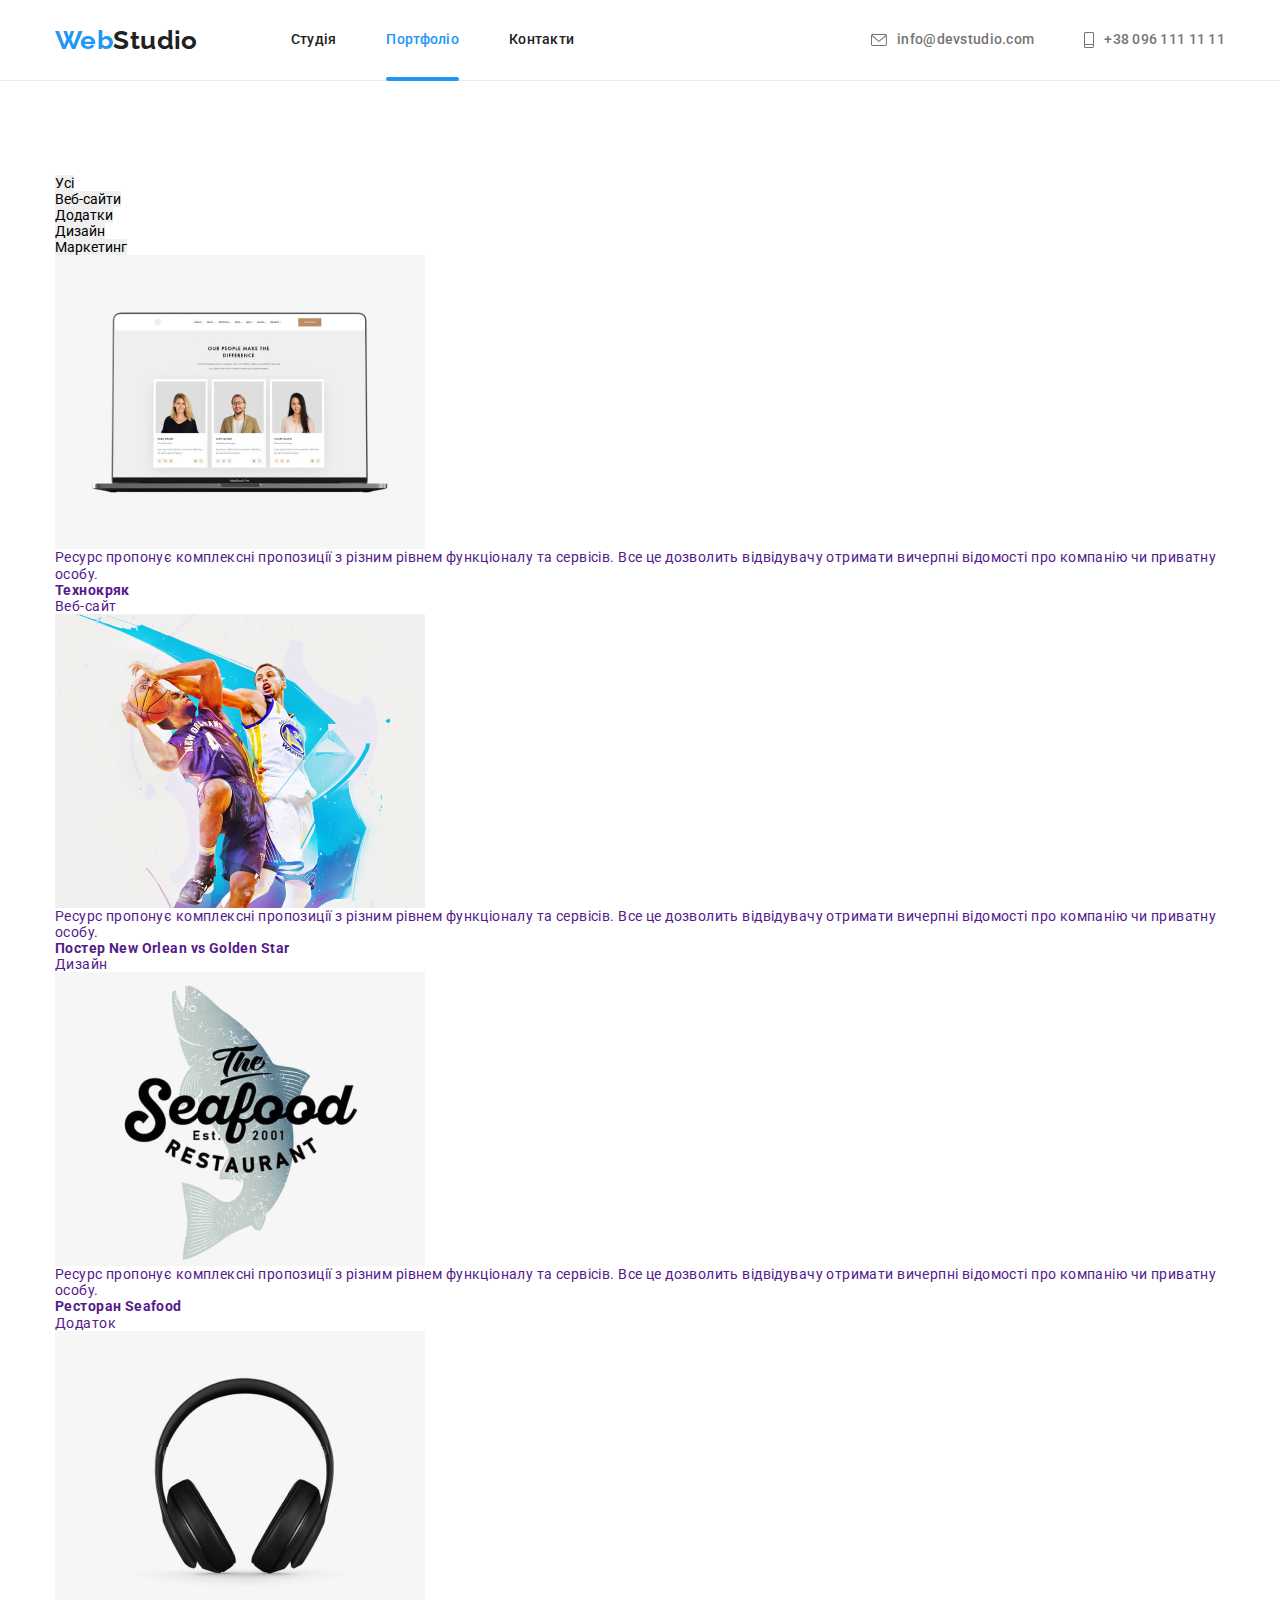
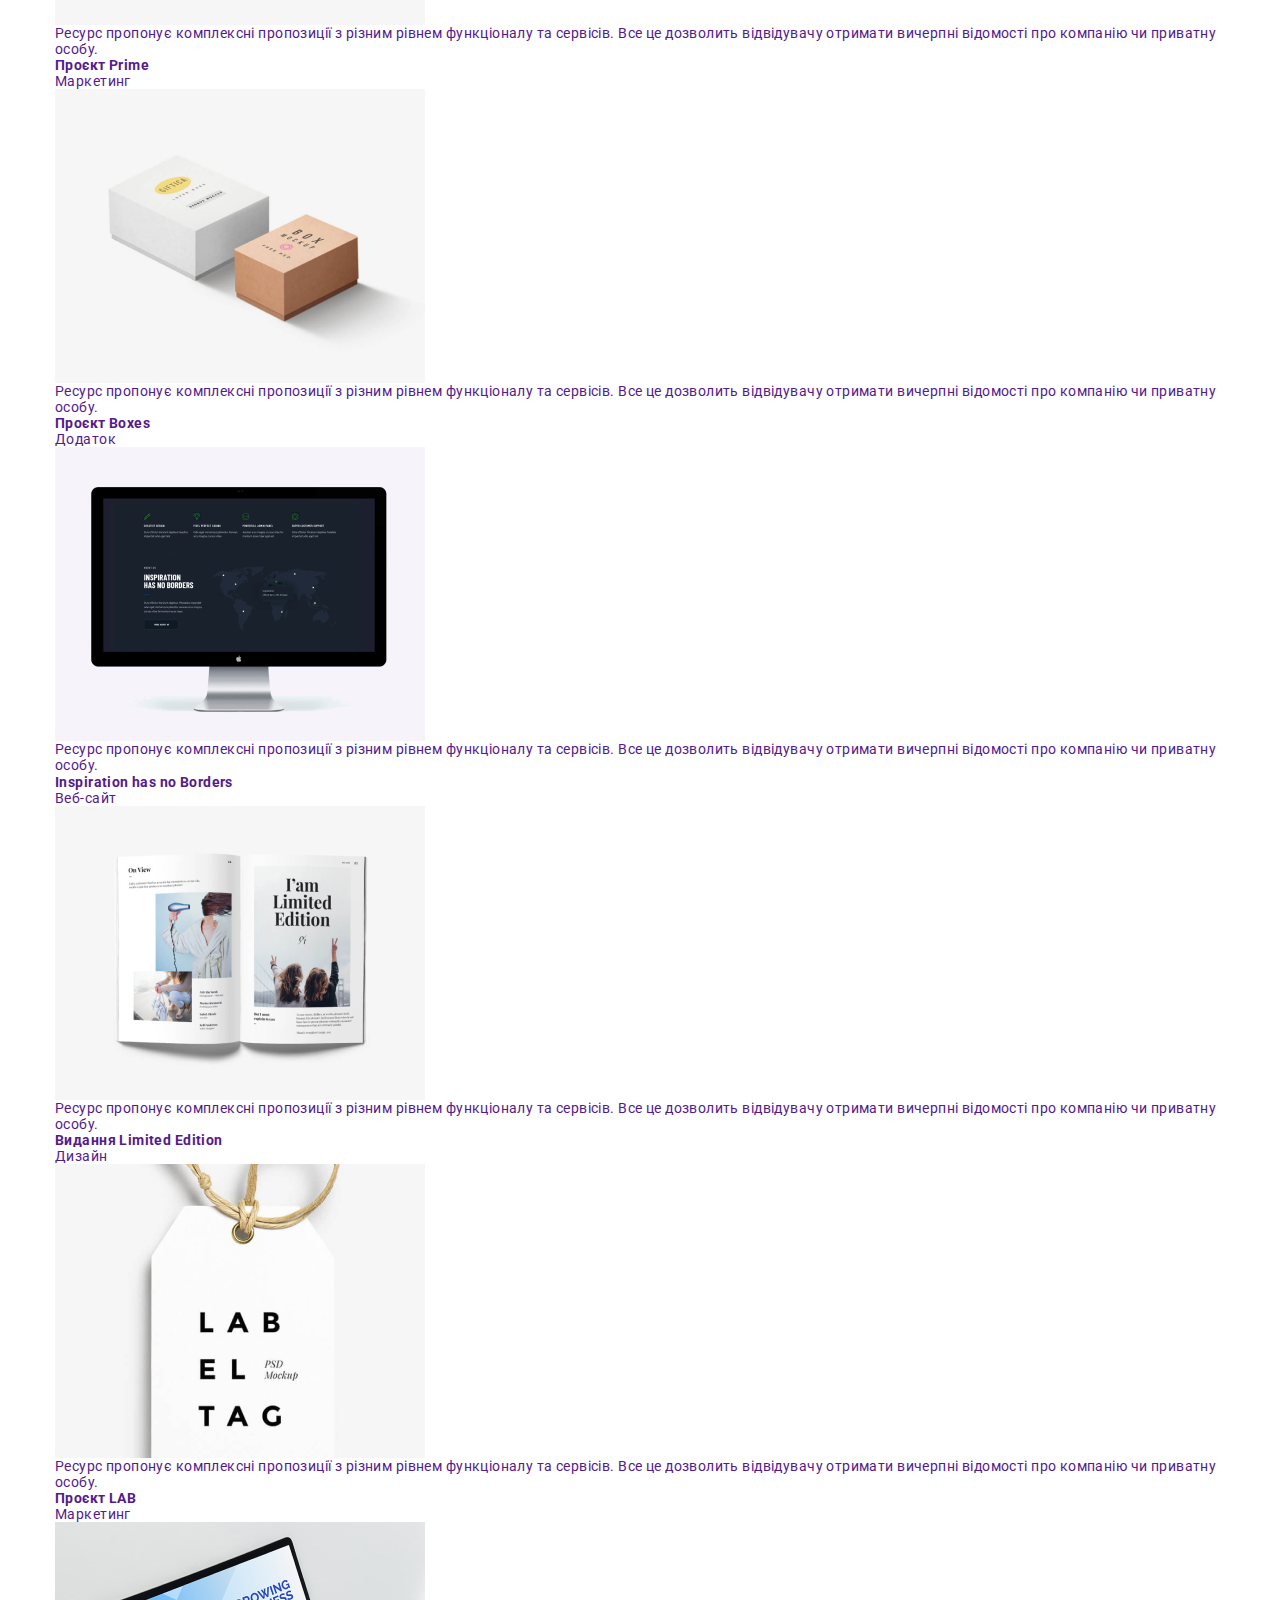
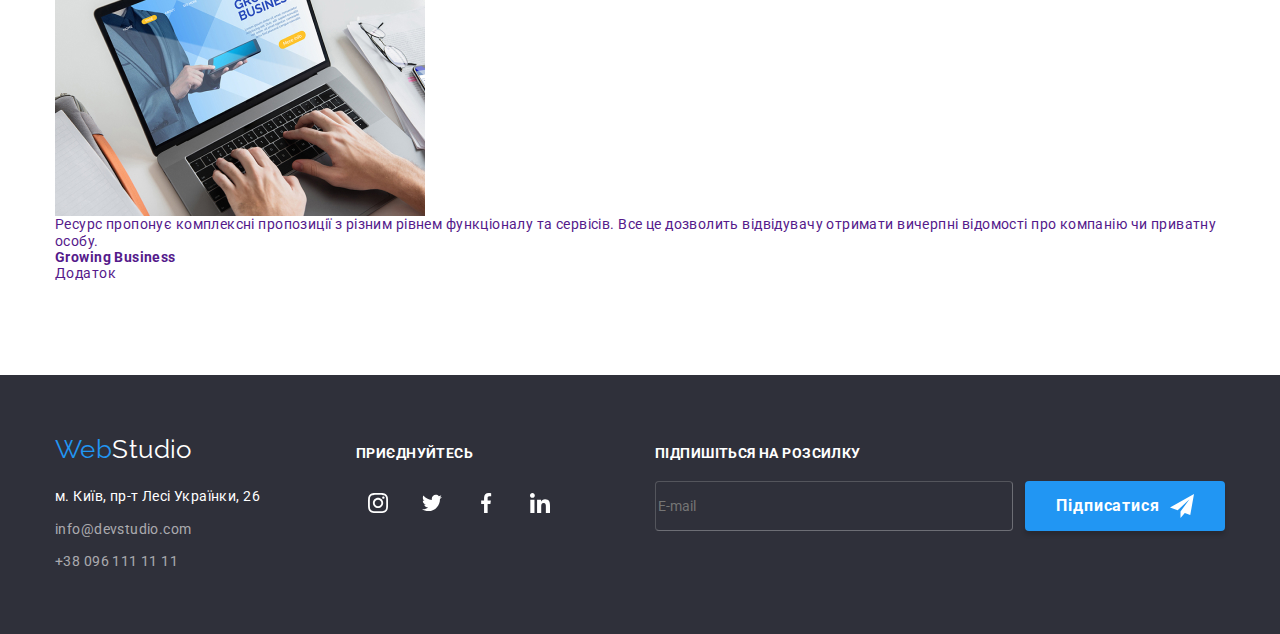
==== portfolio.html @ 38e4e8e2 "sass & bem" ====
<!DOCTYPE html>
<html lang="uk">
  <head>
    <meta charset="UTF-8" />
    <meta http-equiv="X-UA-Compatible" content="IE=edge" />
    <meta name="viewport" content="width=device-width, initial-scale=1.0" />
    <title>Document</title>
    <link rel="preconnect" href="https://fonts.googleapis.com" />
    <link rel="preconnect" href="https://fonts.gstatic.com" crossorigin />
    <link
      href="https://fonts.googleapis.com/css2?family=Raleway:wght@700&family=Roboto:wght@400;500;700;900&display=swap"
      rel="stylesheet"
    />
    <link
      rel="stylesheet"
      href="https://cdnjs.cloudflare.com/ajax/libs/modern-normalize/1.1.0/modern-normalize.min.css"
    />
    <link rel="stylesheet" href="./css/main.min.css" />
    <link rel="stylesheet" href="./css/styles.css" />
  </head>
  <body>
    <!--шапка сайта-->
    <header class="header">
      <div class="container header-container">
        <nav class="header-nav">
          <a href="/" class="header-logo link">
            <span class="logo" lang="en">Web</span>Studio</a
          >
          <ul class="site-nav">
            <li class="contact-list">
              <a href="./index.html" class="link-color">Студія</a>
            </li>
            <li class="contact-list">
              <a href="/" target="_self" class="link-color current"
                >Портфоліо</a
              >
            </li>
            <li class="contact-list">
              <a href="" class="link-color">Контакти</a>
            </li>
          </ul>
        </nav>
        <ul class="contact-nav">
          <li class="contact-nav-list">
            <a class="contact-nav-link" href="mailto:info@devstudio.com"
              ><svg class="icon" width="16" height="12">
                <use href="./images/icon.svg#icon-mail"></use></svg
              >info@devstudio.com</a
            >
          </li>
          <li class="contact-nav-list">
            <a class="contact-nav-link" href="tel:+380961111111"
              ><svg class="icon" width="10" height="16">
                <use href="./images/icon.svg#icon-phone"></use></svg
              >+38 096 111 11 11</a
            >
          </li>
        </ul>
      </div>
    </header>


    <main>
      <!--Герой-->
      <section class="section portfolio">
        <div class="container">
          <h1 hidden class="visually-hidden">Портфоліо</h1>
          <ul class="filter-list">
            <li class="filter-item">
              <button class="filter-button active" type="button">Усі</button>
            </li>
            <li class="filter-item">
              <button class="filter-button" type="button">Веб-сайти</button>
            </li>
            <li class="filter-item">
              <button class="filter-button" type="button">Додатки</button>
            </li>
            <li class="filter-item">
              <button class="filter-button" type="button">Дизайн</button>
            </li>
            <li class="filter-item">
              <button class="filter-button" type="button">Маркетинг</button>
            </li>
          </ul>

          <ul class="flex-card">
            <li class="element-card">
              <a href="" class="element-link">
                <div class="wrap">
                  <img
                    src="./images/works/one.jpg"
                    alt="website-techno"
                    width="370"
                    height="294"
                  />
                  <p class="wrap-text">
                    Ресурс пропонує комплексні пропозиції з різним рівнем
                    функціоналу та сервісів. Все це дозволить відвідувачу
                    отримати вичерпні відомості про компанію чи приватну особу.
                  </p>
                </div>
                <div class="info">
                  <h2 class="title-project">Технокряк</h2>
                  <p class="kind-project">Веб-сайт</p>
                </div>
              </a>
            </li>
            <li class="element-card">
              <a href="" class="element-link">
                <div class="wrap">
                  <img
                    src="./images/works/two.jpg"
                    alt="poster-design"
                    width="370"
                    height="294"
                  />
                  <p class="wrap-text">
                    Ресурс пропонує комплексні пропозиції з різним рівнем
                    функціоналу та сервісів. Все це дозволить відвідувачу
                    отримати вичерпні відомості про компанію чи приватну особу.
                  </p>
                </div>
                <div class="info">
                  <h2 class="title-project">
                    Постер New Orlean vs Golden Star
                  </h2>
                  <p class="kind-project">Дизайн</p>
                </div>
              </a>
            </li>
            <li class="element-card">
              <a href="" class="element-link">
                <div class="wrap">
                  <img
                    src="./images/works/three.jpg"
                    alt="seafood-application"
                    width="370"
                    height="294"
                  />
                  <p class="wrap-text">
                    Ресурс пропонує комплексні пропозиції з різним рівнем
                    функціоналу та сервісів. Все це дозволить відвідувачу
                    отримати вичерпні відомості про компанію чи приватну особу.
                  </p>
                </div>
                <div class="info">
                  <h2 class="title-project">Ресторан Seafood</h2>
                  <p class="kind-project">Додаток</p>
                </div>
              </a>
            </li>
            <li class="element-card">
              <a href="" class="element-link">
                <div class="wrap">
                  <img
                    src="./images/works/four.jpg"
                    alt="project-prime"
                    width="370"
                    height="294"
                  />
                  <p class="wrap-text">
                    Ресурс пропонує комплексні пропозиції з різним рівнем
                    функціоналу та сервісів. Все це дозволить відвідувачу
                    отримати вичерпні відомості про компанію чи приватну особу.
                  </p>
                </div>
                <div class="info">
                  <h2 class="title-project">Проєкт Prime</h2>
                  <p class="kind-project">Маркетинг</p>
                </div>
              </a>
            </li>
            <li class="element-card">
              <a href="" class="element-link">
                <div class="wrap">
                  <img
                    src="./images/works/five.jpg"
                    alt="project-boxes"
                    width="370"
                    height="294"
                  />
                  <p class="wrap-text">
                    Ресурс пропонує комплексні пропозиції з різним рівнем
                    функціоналу та сервісів. Все це дозволить відвідувачу
                    отримати вичерпні відомості про компанію чи приватну особу.
                  </p>
                </div>
                <div class="info">
                  <h2 class="title-project">Проєкт Boxes</h2>
                  <p class="kind-project">Додаток</p>
                </div>
              </a>
            </li>
            <li class="element-card">
              <a href="" class="element-link">
                <div class="wrap">
                  <img
                    src="./images/works/six.jpg"
                    alt="website-noborders"
                    width="370"
                    height="294"
                  />
                  <p class="wrap-text">
                    Ресурс пропонує комплексні пропозиції з різним рівнем
                    функціоналу та сервісів. Все це дозволить відвідувачу
                    отримати вичерпні відомості про компанію чи приватну особу.
                  </p>
                </div>
                <div class="info">
                  <h2 class="title-project">Inspiration has no Borders</h2>
                  <p class="kind-project">Веб-сайт</p>
                </div>
              </a>
            </li>
            <li class="element-card">
              <a href="" class="element-link">
                <div class="wrap">
                  <img
                    src="./images/works/seven.jpg"
                    alt="publication-design"
                    width="370"
                    height="294"
                  />
                  <p class="wrap-text">
                    Ресурс пропонує комплексні пропозиції з різним рівнем
                    функціоналу та сервісів. Все це дозволить відвідувачу
                    отримати вичерпні відомості про компанію чи приватну особу.
                  </p>
                </div>
                <div class="info">
                  <h2 class="title-project">Видання Limited Edition</h2>
                  <p class="kind-project">Дизайн</p>
                </div>
              </a>
            </li>
            <li class="element-card">
              <a href="" class="element-link">
                <div class="wrap">
                  <img
                    src="./images/works/eight.jpg"
                    alt="project-lab"
                    width="370"
                    height="294"
                  />
                  <p class="wrap-text">
                    Ресурс пропонує комплексні пропозиції з різним рівнем
                    функціоналу та сервісів. Все це дозволить відвідувачу
                    отримати вичерпні відомості про компанію чи приватну особу.
                  </p>
                </div>
                <div class="info">
                  <h2 class="title-project">Проєкт LAB</h2>
                  <p class="kind-project">Маркетинг</p>
                </div>
              </a>
            </li>
            <li class="element-card">
              <a href="" class="element-link">
                <div class="wrap">
                  <img
                    src="./images/works/nine.jpg"
                    alt="application-for-business"
                    width="370"
                    height="294"
                  />
                  <p class="wrap-text">
                    Ресурс пропонує комплексні пропозиції з різним рівнем
                    функціоналу та сервісів. Все це дозволить відвідувачу
                    отримати вичерпні відомості про компанію чи приватну особу.
                  </p>
                </div>
                <div class="info">
                  <h2 class="title-project">Growing Business</h2>
                  <p class="kind-project">Додаток</p>
                </div>
              </a>
            </li>
          </ul>
        </div>
      </section>
    </main>

    <!--підвал-->
   
    <!--підвал-->
    <footer class="footer-style">
      <div class="container footer-container">
        <div class="footer-box-left">
          <a href="/" class="address-link">
            <span class="logo" lang="en">Web</span>Studio</a
          >
          <address>
            <ul class="address-design">
              <li class="address-list">
                <a href="" class="address-contact"
                  >м. Київ, пр-т Лесі Українки, 26</a
                >
              </li>
              <li class="address-list">
                <a href="mailto:info@devstudio.com" class="meil-tel"
                  >info@devstudio.com</a
                >
              </li>
              <li class="address-list">
                <a href="tel:+380961111111" class="meil-tel"
                  >+38 096 111 11 11</a
                >
              </li>
            </ul>
          </address>
        </div>
        <div class="footer-box-right">
          <p class="join">приєднуйтесь</p>
          <ul class="networks-list">
            <li class="networks-list__item">
              <a
                class="networks-list__link  .footer-networks"
                href="https://www.instagram.com/"
                target="_blank"
                rel=""
              >
                <svg class="footer-icon" width="20" height="20">
                  <use href="./images/icon.svg#icon-instagram"></use>
                </svg>
              </a>
            </li>
            <li class="networks-list__item">
              <a
                class="networks-list__link .footer-networks"
                href="https://twitter.com/"
                target="_blank"
                rel=""
                ><svg class="footer-icon" width="20" height="20">
                  <use href="./images/icon.svg#icon-twitter"></use>
                </svg>
              </a>
            </li>
            <li class="networks-list__item">
              <a
                class="networks-list__link .footer-networks"
                href="https://www.facebook.com/"
                target="_blank"
                rel=""
                ><svg class="footer-icon" width="20" height="20">
                  <use href="./images/icon.svg#icon-facebook"></use>
                </svg>
              </a>
            </li>
            <li class="networks-list__item">
              <a
                class="networks-list__link .footer-networks"
                href="https://www.linkedin.com/"
                target="_blank"
                rel=""
                ><svg class="footer-icon" width="20" height="20">
                  <use href="./images/icon.svg#icon-linkedin"></use></svg
              ></a>
            </li>
          </ul>
        </div>
        <form class="footer-form" autocomplete="off">
          <p class="join">Підпишіться на розсилку</p>
          <div class="footer-box-form">
            <label class="footer-form-field">
              <input
                class="footer-input"
                type="email"
                name="user-email"
                placeholder="E-mail"
            /></label>
            <button type="submit" class="footer-button">
              Підписатися
              <svg class="footer-button-icon" width="24" height="24">
                <use href="./images/icon.svg#footer-button-icon"></use>
              </svg>
            </button>
          </div>
        </form>
      </div>
    </footer>
  </body>
</html>
---- css/main.min.css ----
:root{--main-home-color: #ffffff;--main-text-color: #757575;--title-text-color: #212121;--button-hero-color: #2196f3;--button-hero-active: #188ce8;--hero-bg-color: #2f303a;--title-studio-color: #2f303a;--section-team-background: #f5f4fa;--networks-icon-color: #afb1b8;--features-bg-color: #f5f4fa;--fortfolio-filter-color: #f5f4fa;--line-border-color: #ececec;--card-border-color: #eeeeee;--clients-color-logo: #afb1b8;--footer-color-contact: rgba(255, 255, 255, 0.6);--footer-submit-icon-color: rgba(255, 255, 255, 1);--modal-button-submit-color: rgba(255, 255, 255, 1);--modal-btn-submit-bg: rgba(33, 150, 243, 1);--footer-button-submit-bg: rgba(33, 150, 243, 1);--clients-border-color: #afb1b8;--textarea-color: rgba(33, 33, 33, 0.2);--form-active-color: #2196f3;--modal-bg-color: rgba(0, 0, 0, 0.2);--cubic: cubic-bezier(0.4, 0, 0.2, 1);--time: 250ms}body{color:var(--title-text-color);font-family:"Roboto",sans-serif;font-size:14px;letter-spacing:.03em}h1,h2,h3,h4,h5,h6,p,ul{padding:0;margin:0}h1,h2,h3,h4,h5,h6{font-size:inherit}img{display:block}a{text-decoration:none}button{padding:0;border:0;cursor:pointer}ul{list-style:none}.header{border-bottom:1px solid var(--line-border-color)}.header-container{display:flex;justify-content:space-between}.header-nav{display:flex;justify-content:space-between;align-items:center}.site-nav{display:flex;padding:0px}.link-color{display:block;font-weight:500;line-height:1.14;letter-spacing:.02em;padding-top:32px;padding-bottom:32px;color:var(--title-text-color);transition:color var(--time) var(--cubic)}.link-color:hover,.link-color:focus{color:var(--button-hero-color)}.contact-list:not(:last-child){margin-right:50px}.contact-nav{display:flex;align-items:center}.contact-nav-list:not(:last-child){padding-left:0;margin-right:50px}.contact-nav-link{display:flex;align-items:center;padding-top:32px;padding-bottom:32px;font-weight:500;line-height:1.14;letter-spacing:.02em;color:var(--main-text-color);transition:color var(--time) var(--cubic)}.contact-nav-link:hover,.contact-nav-link:focus{color:var(--button-hero-color)}.header-logo{color:var(--title-text-color);font-family:"Raleway",sans-serif;font-size:26px;margin-right:93px;font-weight:700;line-height:1.19;padding-top:24px;padding-bottom:24px}.logo{color:var(--button-hero-color)}.link-color{position:relative}.current{color:var(--button-hero-color)}.current:after{content:" ";position:absolute;bottom:-1px;left:0;width:100%;height:4px;background-color:var(--button-hero-color);border-radius:2px;border:1 solid #000}.icon{margin-right:10px;fill:currentColor}.hero-head.section{padding-top:200px;padding-bottom:200px}.hero-head{background-color:var(--hero-bg-color);color:var(--main-home-color);background-image:linear-gradient(rgba(47, 48, 58, 0.4), rgba(47, 48, 58, 0.4)),url("../images/img.jpg");background-repeat:no-repeat;background-position:center;background-size:cover;max-width:1600px;margin:0 auto}.hero-head__title{text-align:center;font-weight:900;width:696px;margin:0 auto;font-size:44px;line-height:1.36;letter-spacing:.06em;text-transform:uppercase;margin-bottom:30px}.hero-head__btn{background-color:var(--button-hero-color);color:var(--main-home-color);font-family:inherit;display:block;margin:auto;font-weight:700;font-size:16px;line-height:1.87;letter-spacing:.06em;padding:10px 32px;border-radius:4px;box-shadow:0px 4px 4px rgba(0,0,0,.15);border:solid var(--button-hero-color);transition:background-color var(--time) var(--cubic)}.hero-head__btn:hover,.hero-head__btn:focus{background-color:var(--button-hero-active)}.feature-list{display:flex}.feature-list__item{width:270px}.feature-list__item:not(:last-child){margin-right:30px}.feature-list__title{margin-top:0px;margin-bottom:10px;font-weight:700;text-transform:uppercase;text-align:start}.feature-list__text{line-height:1.7;color:var(--main-text-color)}.feature-list__icon{display:flex;justify-content:center;align-items:center;height:120px;margin-bottom:30px;border-radius:4px;background-color:var(--features-bg-color)}.section.activities{padding-top:0}.activities-title{font-size:36px;margin:0;text-align:center;margin-bottom:50px}.activities-list{display:flex}.activities-list__item{margin-right:30px;position:relative}.activities-list__item:last-child{margin-right:0}.activities-list__text{position:absolute;bottom:0;left:0;right:0;padding-top:27px;padding-bottom:27px;font-weight:700;text-align:center;background-color:rgba(47,48,58,.8);text-transform:uppercase;line-height:1.17;color:var(--main-home-color)}.activities-list__image{display:block;max-width:100%;height:auto}.team{background-color:var(--section-team-background)}.team-title{font-size:36px;margin:0;text-align:center;margin-bottom:50px}.team-list{display:flex}.team-list__item{text-align:center;border-radius:4px;background-color:var(--main-home-color);box-shadow:0px 1px 3px rgba(0,0,0,.12),0px 1px 1px rgba(0,0,0,.14),0px 2px 1px rgba(0,0,0,.2);border-radius:0px 0px 4px 4px}.team-list__item:not(:last-child){margin-right:30px}.team-list__text{margin-bottom:16px;font-size:16px;line-height:1.19;letter-spacing:.03em;color:var(--main-text-color)}.team-list__person{font-size:16px;font-weight:500;margin-bottom:10px;line-height:1.19;letter-spacing:.03em;text-align:center}.team-list__content{padding:30px 32px}.team-networks{border-radius:50%;color:var(--networks-icon-color);transition:background-color var(--time) var(--cubic),color var(--time) var(--cubic)}.team-networks:hover,.team-networks:focus{background-color:var(--button-hero-active);color:var(--main-home-color)}.networks-list__icon{fill:currentColor}.networks-list__icon:not(:last-child){margin-right:10px}.clients{padding-bottom:94px;padding-top:94px}.clients-title{font-size:36px;margin:0;text-align:center;margin-bottom:50px}.clients-list{display:flex;justify-content:center;fill:currentColor;gap:30px}.clients-list__link{display:flex;align-items:center;justify-content:center;width:170px;height:92px;border:1px solid;border-radius:4px;color:var(--clients-color-logo);transition:color var(--time) var(--cubic),border var(--time) var(--cubic)}.clients-list__link:hover,.clients-list__link:focus{border:1px solid var(--button-hero-color);color:var(--button-hero-color)}.clients-list__icon{fill:currentColor}.footer-style{background-color:var(--title-studio-color);padding:60px 0}.footer-container{display:flex;align-items:baseline}.address-link{color:var(--main-home-color);font-family:"Raleway",sans-serif;font-size:26px;display:block;margin-bottom:20px}.address-design{display:block;line-height:1.7;font-style:normal;width:231px}.address-list:not(:first-child){margin-top:9px}.address-contact{color:var(--main-home-color);transition:color var(--time) var(--cubic)}.address-contact:hover,.address-contact:focus{color:var(--button-hero-color)}.meil-tel{color:var(--footer-color-contact);transition:color var(--time) var(--cubic)}.meil-tel:hover,.meil-tel:focus{color:var(--button-hero-color)}.footer-box-right{margin-left:70px}.footer-networks{border-radius:50%;background-color:rgba(255,255,255,.1);transition:background-color var(--time) var(--cubic)}.footer-networks:hover,.footer-networks:focus{background-color:var(--button-hero-color)}.footer-icon{fill:var(--main-home-color)}.networks-list__link:not(:last-child){margin-right:10px}.join{margin-bottom:20px;color:var(--main-home-color);font-size:14px;font-weight:700;line-height:1.17;text-transform:uppercase}.footer-form{margin-left:93px;margin-right:215px;width:570px;color:rgba(255,255,255,.6)}.footer-box-form{display:flex}.footer-form-field{margin-right:12px;color:rgba(255,255,255,.6)}.footer-input{width:358px;height:50px;border:1px solid rgba(255,255,255,.3);border-radius:4px;border-style:inset;background-color:rgba(0,0,0,0);box-shadow:rgba(0,0,0,.15);color:rgba(255,255,255,.6)}.footer-button{display:inline-flex;align-items:center;justify-content:center;padding-left:28px;margin:auto;width:200px;height:50px;font-family:inherit;font-weight:700;font-size:16px;line-height:1.87;letter-spacing:.06em;background-color:var(--footer-button-submit-bg);color:#fff;border-radius:4px;box-shadow:0px 4px 4px rgba(0,0,0,.15)}.footer-button:hover .footer-button-icon,.footer-button:focus .footer-button-icon{color:rgba(33,150,243,0)}.footer-button-icon{margin:13px 28px 13px 10px;color:var(--footer-submit-icon-color);transition:color var(--time) var(--cubic)}.section{padding:94px 0}.container{width:1200px;padding-right:15px;padding-left:15px;margin-left:auto;margin-right:auto}.networks-list{display:flex;align-items:center;justify-content:center;gap:10px}.networks-list__link{display:flex;width:44px;height:44px;align-items:center;justify-content:center}.visually-hidden{position:absolute;width:1px;height:1px;margin:-1px;border:0;padding:0;white-space:nowrap;-webkit-clip-path:inset(100%);clip-path:inset(100%);clip:rect(0 0 0 0);overflow:hidden}/*# sourceMappingURL=main.min.css.map */
---- css/styles.css ----
/*-----HEADER-----*/

/*HERO*/

/*FEATURES*/

/*CLIENTS*/

/*FOOTER*/

/* Portfolio */
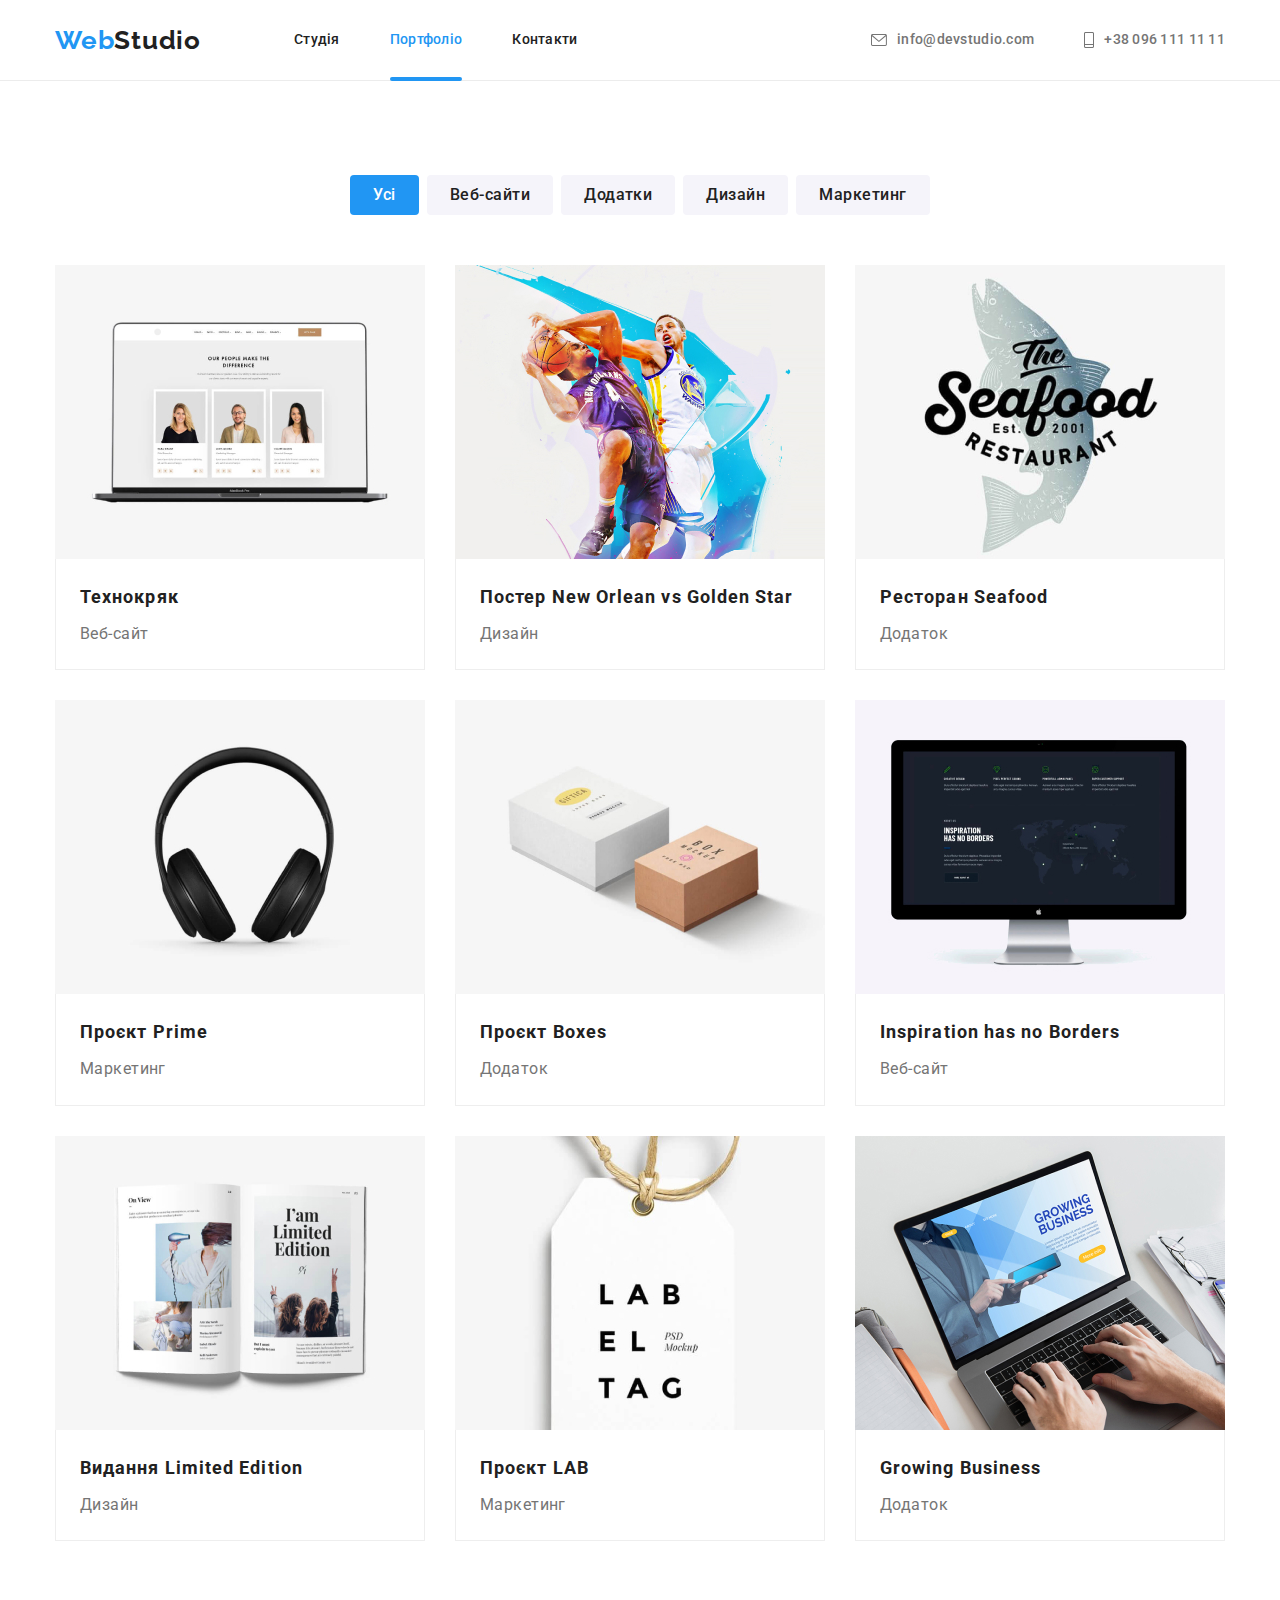
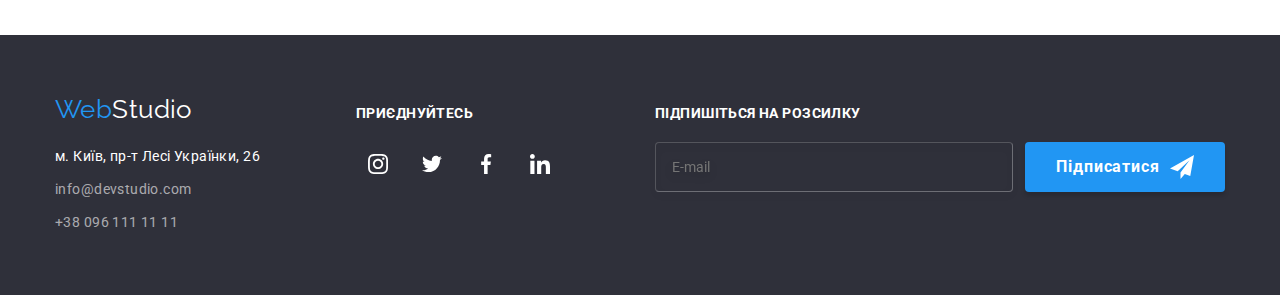
==== commit 8225e463: "Fixed structure SASS & BEM" ====
--- a/portfolio.html
+++ b/portfolio.html
@@ -16,7 +16,6 @@
       href="https://cdnjs.cloudflare.com/ajax/libs/modern-normalize/1.1.0/modern-normalize.min.css"
     />
     <link rel="stylesheet" href="./css/main.min.css" />
-    <link rel="stylesheet" href="./css/styles.css" />
   </head>
   <body>
     <!--шапка сайта-->
--- a/css/main.min.css
+++ b/css/main.min.css
@@ -1 +1 @@
-:root{--main-home-color: #ffffff;--main-text-color: #757575;--title-text-color: #212121;--button-hero-color: #2196f3;--button-hero-active: #188ce8;--hero-bg-color: #2f303a;--title-studio-color: #2f303a;--section-team-background: #f5f4fa;--networks-icon-color: #afb1b8;--features-bg-color: #f5f4fa;--fortfolio-filter-color: #f5f4fa;--line-border-color: #ececec;--card-border-color: #eeeeee;--clients-color-logo: #afb1b8;--footer-color-contact: rgba(255, 255, 255, 0.6);--footer-submit-icon-color: rgba(255, 255, 255, 1);--modal-button-submit-color: rgba(255, 255, 255, 1);--modal-btn-submit-bg: rgba(33, 150, 243, 1);--footer-button-submit-bg: rgba(33, 150, 243, 1);--clients-border-color: #afb1b8;--textarea-color: rgba(33, 33, 33, 0.2);--form-active-color: #2196f3;--modal-bg-color: rgba(0, 0, 0, 0.2);--cubic: cubic-bezier(0.4, 0, 0.2, 1);--time: 250ms}body{color:var(--title-text-color);font-family:"Roboto",sans-serif;font-size:14px;letter-spacing:.03em}h1,h2,h3,h4,h5,h6,p,ul{padding:0;margin:0}h1,h2,h3,h4,h5,h6{font-size:inherit}img{display:block}a{text-decoration:none}button{padding:0;border:0;cursor:pointer}ul{list-style:none}.header{border-bottom:1px solid var(--line-border-color)}.header-container{display:flex;justify-content:space-between}.header-nav{display:flex;justify-content:space-between;align-items:center}.site-nav{display:flex;padding:0px}.link-color{display:block;font-weight:500;line-height:1.14;letter-spacing:.02em;padding-top:32px;padding-bottom:32px;color:var(--title-text-color);transition:color var(--time) var(--cubic)}.link-color:hover,.link-color:focus{color:var(--button-hero-color)}.contact-list:not(:last-child){margin-right:50px}.contact-nav{display:flex;align-items:center}.contact-nav-list:not(:last-child){padding-left:0;margin-right:50px}.contact-nav-link{display:flex;align-items:center;padding-top:32px;padding-bottom:32px;font-weight:500;line-height:1.14;letter-spacing:.02em;color:var(--main-text-color);transition:color var(--time) var(--cubic)}.contact-nav-link:hover,.contact-nav-link:focus{color:var(--button-hero-color)}.header-logo{color:var(--title-text-color);font-family:"Raleway",sans-serif;font-size:26px;margin-right:93px;font-weight:700;line-height:1.19;padding-top:24px;padding-bottom:24px}.logo{color:var(--button-hero-color)}.link-color{position:relative}.current{color:var(--button-hero-color)}.current:after{content:" ";position:absolute;bottom:-1px;left:0;width:100%;height:4px;background-color:var(--button-hero-color);border-radius:2px;border:1 solid #000}.icon{margin-right:10px;fill:currentColor}.hero-head.section{padding-top:200px;padding-bottom:200px}.hero-head{background-color:var(--hero-bg-color);color:var(--main-home-color);background-image:linear-gradient(rgba(47, 48, 58, 0.4), rgba(47, 48, 58, 0.4)),url("../images/img.jpg");background-repeat:no-repeat;background-position:center;background-size:cover;max-width:1600px;margin:0 auto}.hero-head__title{text-align:center;font-weight:900;width:696px;margin:0 auto;font-size:44px;line-height:1.36;letter-spacing:.06em;text-transform:uppercase;margin-bottom:30px}.hero-head__btn{background-color:var(--button-hero-color);color:var(--main-home-color);font-family:inherit;display:block;margin:auto;font-weight:700;font-size:16px;line-height:1.87;letter-spacing:.06em;padding:10px 32px;border-radius:4px;box-shadow:0px 4px 4px rgba(0,0,0,.15);border:solid var(--button-hero-color);transition:background-color var(--time) var(--cubic)}.hero-head__btn:hover,.hero-head__btn:focus{background-color:var(--button-hero-active)}.feature-list{display:flex}.feature-list__item{width:270px}.feature-list__item:not(:last-child){margin-right:30px}.feature-list__title{margin-top:0px;margin-bottom:10px;font-weight:700;text-transform:uppercase;text-align:start}.feature-list__text{line-height:1.7;color:var(--main-text-color)}.feature-list__icon{display:flex;justify-content:center;align-items:center;height:120px;margin-bottom:30px;border-radius:4px;background-color:var(--features-bg-color)}.section.activities{padding-top:0}.activities-title{font-size:36px;margin:0;text-align:center;margin-bottom:50px}.activities-list{display:flex}.activities-list__item{margin-right:30px;position:relative}.activities-list__item:last-child{margin-right:0}.activities-list__text{position:absolute;bottom:0;left:0;right:0;padding-top:27px;padding-bottom:27px;font-weight:700;text-align:center;background-color:rgba(47,48,58,.8);text-transform:uppercase;line-height:1.17;color:var(--main-home-color)}.activities-list__image{display:block;max-width:100%;height:auto}.team{background-color:var(--section-team-background)}.team-title{font-size:36px;margin:0;text-align:center;margin-bottom:50px}.team-list{display:flex}.team-list__item{text-align:center;border-radius:4px;background-color:var(--main-home-color);box-shadow:0px 1px 3px rgba(0,0,0,.12),0px 1px 1px rgba(0,0,0,.14),0px 2px 1px rgba(0,0,0,.2);border-radius:0px 0px 4px 4px}.team-list__item:not(:last-child){margin-right:30px}.team-list__text{margin-bottom:16px;font-size:16px;line-height:1.19;letter-spacing:.03em;color:var(--main-text-color)}.team-list__person{font-size:16px;font-weight:500;margin-bottom:10px;line-height:1.19;letter-spacing:.03em;text-align:center}.team-list__content{padding:30px 32px}.team-networks{border-radius:50%;color:var(--networks-icon-color);transition:background-color var(--time) var(--cubic),color var(--time) var(--cubic)}.team-networks:hover,.team-networks:focus{background-color:var(--button-hero-active);color:var(--main-home-color)}.networks-list__icon{fill:currentColor}.networks-list__icon:not(:last-child){margin-right:10px}.clients{padding-bottom:94px;padding-top:94px}.clients-title{font-size:36px;margin:0;text-align:center;margin-bottom:50px}.clients-list{display:flex;justify-content:center;fill:currentColor;gap:30px}.clients-list__link{display:flex;align-items:center;justify-content:center;width:170px;height:92px;border:1px solid;border-radius:4px;color:var(--clients-color-logo);transition:color var(--time) var(--cubic),border var(--time) var(--cubic)}.clients-list__link:hover,.clients-list__link:focus{border:1px solid var(--button-hero-color);color:var(--button-hero-color)}.clients-list__icon{fill:currentColor}.footer-style{background-color:var(--title-studio-color);padding:60px 0}.footer-container{display:flex;align-items:baseline}.address-link{color:var(--main-home-color);font-family:"Raleway",sans-serif;font-size:26px;display:block;margin-bottom:20px}.address-design{display:block;line-height:1.7;font-style:normal;width:231px}.address-list:not(:first-child){margin-top:9px}.address-contact{color:var(--main-home-color);transition:color var(--time) var(--cubic)}.address-contact:hover,.address-contact:focus{color:var(--button-hero-color)}.meil-tel{color:var(--footer-color-contact);transition:color var(--time) var(--cubic)}.meil-tel:hover,.meil-tel:focus{color:var(--button-hero-color)}.footer-box-right{margin-left:70px}.footer-networks{border-radius:50%;background-color:rgba(255,255,255,.1);transition:background-color var(--time) var(--cubic)}.footer-networks:hover,.footer-networks:focus{background-color:var(--button-hero-color)}.footer-icon{fill:var(--main-home-color)}.networks-list__link:not(:last-child){margin-right:10px}.join{margin-bottom:20px;color:var(--main-home-color);font-size:14px;font-weight:700;line-height:1.17;text-transform:uppercase}.footer-form{margin-left:93px;margin-right:215px;width:570px;color:rgba(255,255,255,.6)}.footer-box-form{display:flex}.footer-form-field{margin-right:12px;color:rgba(255,255,255,.6)}.footer-input{width:358px;height:50px;border:1px solid rgba(255,255,255,.3);border-radius:4px;border-style:inset;background-color:rgba(0,0,0,0);box-shadow:rgba(0,0,0,.15);color:rgba(255,255,255,.6)}.footer-button{display:inline-flex;align-items:center;justify-content:center;padding-left:28px;margin:auto;width:200px;height:50px;font-family:inherit;font-weight:700;font-size:16px;line-height:1.87;letter-spacing:.06em;background-color:var(--footer-button-submit-bg);color:#fff;border-radius:4px;box-shadow:0px 4px 4px rgba(0,0,0,.15)}.footer-button:hover .footer-button-icon,.footer-button:focus .footer-button-icon{color:rgba(33,150,243,0)}.footer-button-icon{margin:13px 28px 13px 10px;color:var(--footer-submit-icon-color);transition:color var(--time) var(--cubic)}.section{padding:94px 0}.container{width:1200px;padding-right:15px;padding-left:15px;margin-left:auto;margin-right:auto}.networks-list{display:flex;align-items:center;justify-content:center;gap:10px}.networks-list__link{display:flex;width:44px;height:44px;align-items:center;justify-content:center}.visually-hidden{position:absolute;width:1px;height:1px;margin:-1px;border:0;padding:0;white-space:nowrap;-webkit-clip-path:inset(100%);clip-path:inset(100%);clip:rect(0 0 0 0);overflow:hidden}/*# sourceMappingURL=main.min.css.map */+.visually-hidden{position:absolute;width:1px;height:1px;margin:-1px;border:0;padding:0;white-space:nowrap;-webkit-clip-path:inset(100%);clip-path:inset(100%);clip:rect(0 0 0 0);overflow:hidden}:root{--main-home-color: #ffffff;--main-text-color: #757575;--title-text-color: #212121;--button-hero-color: #2196f3;--button-hero-active: #188ce8;--hero-bg-color: #2f303a;--title-studio-color: #2f303a;--section-team-background: #f5f4fa;--networks-icon-color: #afb1b8;--features-bg-color: #f5f4fa;--fortfolio-filter-color: #f5f4fa;--line-border-color: #ececec;--card-border-color: #eeeeee;--clients-color-logo: #afb1b8;--footer-color-contact: rgba(255, 255, 255, 0.6);--footer-submit-icon-color: rgba(255, 255, 255, 1);--modal-button-submit-color: rgba(255, 255, 255, 1);--modal-btn-submit-bg: rgba(33, 150, 243, 1);--footer-button-submit-bg: rgba(33, 150, 243, 1);--clients-border-color: #afb1b8;--textarea-color: rgba(33, 33, 33, 0.2);--form-active-color: #2196f3;--modal-bg-color: rgba(0, 0, 0, 0.2);--cubic: cubic-bezier(0.4, 0, 0.2, 1);--time: 250ms}body{color:var(--title-text-color);font-family:"Roboto",sans-serif;font-size:14px;letter-spacing:.03em}h1,h2,h3,h4,h5,h6,p,ul{padding:0;margin:0}h1,h2,h3,h4,h5,h6{font-size:inherit}img{display:block}a{text-decoration:none}button{padding:0;border:0;cursor:pointer}ul{list-style:none}.backdrop{position:fixed;top:0;width:100%;height:100%;background-color:var(--modal-bg-color);transition:opacity 250ms linear,visibility 250ms linear}.backdrop.is-hidden{visibility:hidden;opacity:0;pointer-events:none}.modal{position:absolute;width:528px;min-height:581px;top:50%;left:50%;padding:40px;border-radius:4px;background-color:var(--main-home-color);box-shadow:0px 1px 3px rgba(0,0,0,.12),0px 1px 1px rgba(0,0,0,.14),0px 2px 1px rgba(0,0,0,.2);transform:translate(-50%, -50%) scaleY(1);transition:transform var(--time) linear}.backdrop.is-hidden .modal{transform:translate(-50%, 0) scaleY(0)}.icon-close{color:#000;width:18px;height:18px}.close-btn{position:absolute;right:8px;top:8px;width:30px;height:30px;border:1px solid rgba(0,0,0,.1);background-color:rgba(0,0,0,0);border-radius:50%;display:flex;align-items:center;justify-content:center}.modal-text{width:448px;text-align:center;font-weight:700;font-size:20px;line-height:1.17;margin-bottom:12px;color:var(--title-text-color)}.form{width:448px}.modal-label{display:block;margin-bottom:4px;color:var(--main-text-color);font-weight:400;font-size:12px;line-height:1.17;letter-spacing:.01em}.modal-input{width:448px;padding-left:42px;height:40px;border:1px solid rgba(33,33,33,.2);border-radius:4px;outline:1px solid rgba(0,0,0,0);transition:outline var(--time) var(--cubic)}.modal-input:focus{outline:1px solid var(--form-active-color)}.modal-input:focus+.input-icon{fill:var(--form-active-color)}.input-wrap{position:relative}.input-icon{position:absolute;left:12px;top:50%;transform:translateY(-50%);transition:fill var(--time) var(--cubic);fill:var(--title-text-color)}.modal-field{margin-bottom:10px}.modal-field.comment{margin-bottom:20px}.modal-text-area{display:block;width:100%;height:120px;border:1px solid var(--textarea-color);border-radius:4px;padding:12px 16px;line-height:1.17;letter-spacing:.01em;resize:none;outline:1px solid rgba(0,0,0,0);transition:outline var(--time) var(--cubic)}.modal-text-area:focus{outline:1px solid var(--form-active-color)}.modal-field-checkbox{display:flex;align-items:center;justify-content:center;margin-bottom:30px}.check-text{width:400px;line-height:1.71;color:#757575;margin-left:7px}.input-check{width:16px;height:15px;border:2px solid var(--main-text-color);border-radius:2px;background-position:center;background-repeat:no-repeat;background-size:0;-moz-appearance:none;-webkit-appearance:none;appearance:none;transition:border-color var(--time),background-size var(--time),background-color var(--time)}.input-check:checked{background-color:var(--button-hero-active);border-color:rgba(0,0,0,0);background-image:url("data:image/svg+xml,%3Csvg width='13' height='10' viewBox='0 0 13 10' fill='none' xmlns='http://www.w3.org/2000/svg'%3E%3Cpath d='M1.95703 4.75166L1.88825 4.68604L1.81923 4.75141L0.93123 5.59258L0.854858 5.66492L0.930974 5.73753L4.42671 9.07236L4.49574 9.1382L4.56476 9.07236L12.069 1.91352L12.1449 1.84116L12.069 1.76881L11.1873 0.927644L11.1183 0.861826L11.0493 0.927611L4.49577 7.17353L1.95703 4.75166Z' fill='white' stroke='white' stroke-width='0.2'/%3E%3C/svg%3E");background-size:11px 8px}.input-check:focus{border-color:var(--modal-bg-color)}.contract{margin-left:4px;color:#2196f3;text-decoration:underline}.button-submit-modal{width:200px;height:50px;font-family:inherit;display:block;margin:auto;font-family:inherit;font-size:16px;font-weight:700;line-height:1.88;letter-spacing:.06em;border:none;border-radius:4px;box-shadow:0px 4px 4px rgba(0,0,0,.15);color:var(--modal-button-submit-color);background-color:var(--modal-btn-submit-bg);transition:color var(--time) var(--cubic),background-color var(--time) var(--cubic)}.button-submit-modal:hover,.button-submit-modal:focus{color:#fff;background-color:#188ce8}.networks-list{display:flex;align-items:center;justify-content:center;gap:10px}.networks-list__link{display:flex;width:44px;height:44px;align-items:center;justify-content:center}.container{width:1200px;padding-right:15px;padding-left:15px;margin-left:auto;margin-right:auto}.section{padding-top:94px;padding-bottom:94px}.header{border-bottom:1px solid var(--line-border-color)}.header-container{display:flex;justify-content:space-between}.header-nav{display:flex;justify-content:space-between;align-items:center}.site-nav{display:flex;padding:0px}.link-color{display:block;font-size:14px;font-weight:500;line-height:1.14;letter-spacing:.02em;padding-top:32px;padding-bottom:32px;color:var(--title-text-color);transition:color var(--time) var(--cubic)}.link-color:hover,.link-color:focus{color:var(--button-hero-color)}.contact-list:not(:last-child){margin-right:50px}.contact-nav{display:flex;align-items:center}.contact-nav-list:not(:last-child){padding-left:0;margin-right:50px}.contact-nav-link{display:flex;font-size:14px;font-weight:500;line-height:1.14;letter-spacing:.02em;padding-top:32px;padding-bottom:32px;align-items:center;color:var(--main-text-color);transition:color var(--time) var(--cubic)}.contact-nav-link:hover,.contact-nav-link:focus{color:var(--button-hero-color)}.header-logo{color:var(--title-text-color);font-family:"Raleway",sans-serif;margin-right:93px;font-size:26px;font-weight:700;line-height:1.19;letter-spacing:.03em;padding-top:24px;padding-bottom:24px}.logo{color:var(--button-hero-color)}.link-color{position:relative}.current{color:var(--button-hero-color)}.current:after{content:" ";position:absolute;bottom:-1px;left:0;width:100%;height:4px;background-color:var(--button-hero-color);border-radius:2px;border:1 solid #000}.icon{margin-right:10px;fill:currentColor}.hero-head.section{padding-top:200px;padding-bottom:200px}.hero-head{background-color:var(--hero-bg-color);color:var(--main-home-color);background-image:linear-gradient(rgba(47, 48, 58, 0.4), rgba(47, 48, 58, 0.4)),url("../images/img.jpg");background-repeat:no-repeat;background-position:center;background-size:cover;max-width:1600px;margin:0 auto}.hero-head__title{text-align:center;font-weight:900;width:696px;margin:0 auto;font-size:44px;line-height:1.36;letter-spacing:.06em;text-transform:uppercase;margin-bottom:30px}.hero-head__btn{background-color:var(--button-hero-color);color:var(--main-home-color);font-family:inherit;display:block;margin:auto;font-weight:700;font-size:16px;line-height:1.87;letter-spacing:.06em;padding:10px 32px;border-radius:4px;box-shadow:0px 4px 4px rgba(0,0,0,.15);border:solid var(--button-hero-color);transition:background-color var(--time) var(--cubic)}.hero-head__btn:hover,.hero-head__btn:focus{background-color:var(--button-hero-active)}.feature-list{display:flex}.feature-list__item{width:270px}.feature-list__item:not(:last-child){margin-right:30px}.feature-list__title{margin-top:0px;margin-bottom:10px;font-weight:700;text-transform:uppercase;text-align:start}.feature-list__text{line-height:1.7;color:var(--main-text-color)}.feature-list__box{display:flex;justify-content:center;align-items:center;height:120px;margin-bottom:30px;border-radius:4px;background-color:var(--features-bg-color)}.section.activities{padding-top:0}.activities__title{font-size:36px;margin:0;text-align:center;margin-bottom:50px}.activities__list{display:flex}.activities__item{margin-right:30px;position:relative}.activities__item:last-child{margin-right:0}.activities__text{position:absolute;bottom:0;left:0;right:0;padding-top:27px;padding-bottom:27px;font-weight:700;text-align:center;background-color:rgba(47,48,58,.8);text-transform:uppercase;line-height:1.17;color:var(--main-home-color)}.activities__image{display:block;max-width:100%;height:auto}.team{background-color:var(--section-team-background)}.team-title{font-size:36px;margin:0;text-align:center;margin-bottom:50px}.team-list{display:flex}.team-list__item{text-align:center;border-radius:4px;background-color:var(--main-home-color);box-shadow:0px 1px 3px rgba(0,0,0,.12),0px 1px 1px rgba(0,0,0,.14),0px 2px 1px rgba(0,0,0,.2);border-radius:0px 0px 4px 4px}.team-list__item:not(:last-child){margin-right:30px}.team-list__text{margin-bottom:16px;font-size:16px;line-height:1.19;letter-spacing:.03em;color:var(--main-text-color)}.team-list__person{font-size:16px;font-weight:500;margin-bottom:10px;line-height:1.19;letter-spacing:.03em;text-align:center}.team-list__content{padding:30px 32px}.team-networks{border-radius:50%;color:var(--networks-icon-color);transition:background-color var(--time) var(--cubic),color var(--time) var(--cubic)}.team-networks:hover,.team-networks:focus{background-color:var(--button-hero-active);color:var(--main-home-color)}.networks-list__icon{fill:currentColor}.networks-list__icon:not(:last-child){margin-right:10px}.clients{padding-bottom:94px;padding-top:94px}.clients-title{font-size:36px;margin:0;text-align:center;margin-bottom:50px}.clients-list{display:flex;justify-content:center;fill:currentColor;gap:30px}.clients-list__link{display:flex;align-items:center;justify-content:center;width:170px;height:92px;border:1px solid;border-radius:4px;color:var(--clients-color-logo);transition:color var(--time) var(--cubic),border var(--time) var(--cubic)}.clients-list__link:hover,.clients-list__link:focus{border:1px solid var(--button-hero-color);color:var(--button-hero-color)}.clients-list__icon{fill:currentColor}.footer-style{background-color:var(--title-studio-color);padding:60px 0}.footer-container{display:flex;align-items:baseline}.address-link{color:var(--main-home-color);font-family:"Raleway",sans-serif;font-size:26px;display:block;margin-bottom:20px}.address-design{display:block;line-height:1.7;font-style:normal;width:231px}.address-list:not(:first-child){margin-top:9px}.address-contact{color:var(--main-home-color);transition:color var(--time) var(--cubic)}.address-contact:hover,.address-contact:focus{color:var(--button-hero-color)}.meil-tel{color:var(--footer-color-contact);transition:color var(--time) var(--cubic)}.meil-tel:hover,.meil-tel:focus{color:var(--button-hero-color)}.footer-box-right{margin-left:70px}.footer-networks{border-radius:50%;background-color:rgba(255,255,255,.1);transition:background-color var(--time) var(--cubic)}.footer-networks:hover,.footer-networks:focus{background-color:var(--button-hero-color)}.footer-icon{fill:var(--main-home-color)}.networks-list__link:not(:last-child){margin-right:10px}.join{margin-bottom:20px;color:var(--main-home-color);font-size:14px;font-weight:700;line-height:1.17;text-transform:uppercase}.footer-form{margin-left:93px;margin-right:215px;width:570px;color:rgba(255,255,255,.6)}.footer-box-form{display:flex}.footer-form-field{margin-right:12px;color:rgba(255,255,255,.6)}.footer-input{width:358px;height:50px;padding:0 16px;border:1px solid rgba(255,255,255,.3);border-radius:4px;border-style:inset;background-color:rgba(0,0,0,0);color:rgba(255,255,255,.6);filter:drop-shadow(0px 4px 4px rgba(0, 0, 0, 0.15))}.footer-button{display:inline-flex;align-items:center;justify-content:center;padding-left:28px;margin:auto;width:200px;height:50px;font-family:inherit;font-weight:700;font-size:16px;line-height:1.87;letter-spacing:.06em;background-color:var(--footer-button-submit-bg);color:#fff;border-radius:4px;box-shadow:0px 4px 4px rgba(0,0,0,.15)}.footer-button:hover .footer-button-icon,.footer-button:focus .footer-button-icon{color:rgba(33,150,243,0)}.footer-button-icon{margin:13px 28px 13px 10px;color:var(--footer-submit-icon-color);transition:color var(--time) var(--cubic)}.filter-list{display:flex;justify-content:center;margin-bottom:50px}.filter-item:not(:last-child){margin-right:8px}.filter-button{font-size:16px;font-family:inherit;line-height:1.63;letter-spacing:.03em;padding:6px 22px;background-color:var(--fortfolio-filter-color);color:var(--title-text-color);border-radius:4px;border:1px solid rgba(0,0,0,0);font-weight:500;text-align:center;transition:background-color var(--time) var(--cubic),color var(--time) var(--cubic),box-shadow var(--time) var(--cubic)}.filter-button:hover,.filter-button:focus{background-color:var(--button-hero-color);color:var(--main-home-color);box-shadow:0px 3px 1px rgba(0,0,0,.1),0px 1px 2px rgba(0,0,0,.08),0px 2px 2px rgba(0,0,0,.12)}.active{background-color:var(--button-hero-color);color:var(--main-home-color)}.info{padding:20px 24px;border-right:1px solid #eee;border-left:1px solid #eee;border-bottom:1px solid var(--card-border-color)}.title-project{color:var(--title-text-color);font-size:18px;font-weight:700;line-height:2;letter-spacing:.06em;margin-bottom:4px}.kind-project{color:var(--main-text-color);font-size:16px;line-height:1.9}.flex-card{display:flex;flex-wrap:wrap}.element-card{display:block;width:370px;margin-right:30px;margin-bottom:30px}.element-card:nth-child(3n){margin-right:0}.element-card:nth-last-child(-n+3){margin-bottom:0}.element-card:focus .wrap-text{transform:translateY(0)}.element-link{display:block;transition:box-shadow var(--time) var(--cubic)}.element-link:hover,.element-link:focus{box-shadow:0px 1px 1px rgba(0,0,0,.12),0px 4px 4px rgba(0,0,0,.06),1px 4px 6px rgba(0,0,0,.16)}.element-link:hover .wrap-text,.element-link:focus .wrap-text{transform:translateY(0)}.wrap{position:relative;overflow:hidden}.wrap-text{position:absolute;top:0;font-weight:400;font-size:18px;line-height:1.56;padding:63px 24px;height:100%;color:var(--main-home-color);background-color:rgba(33,150,243,.9);transform:translateY(100%);transition:transform 250ms ease}/*# sourceMappingURL=main.min.css.map */